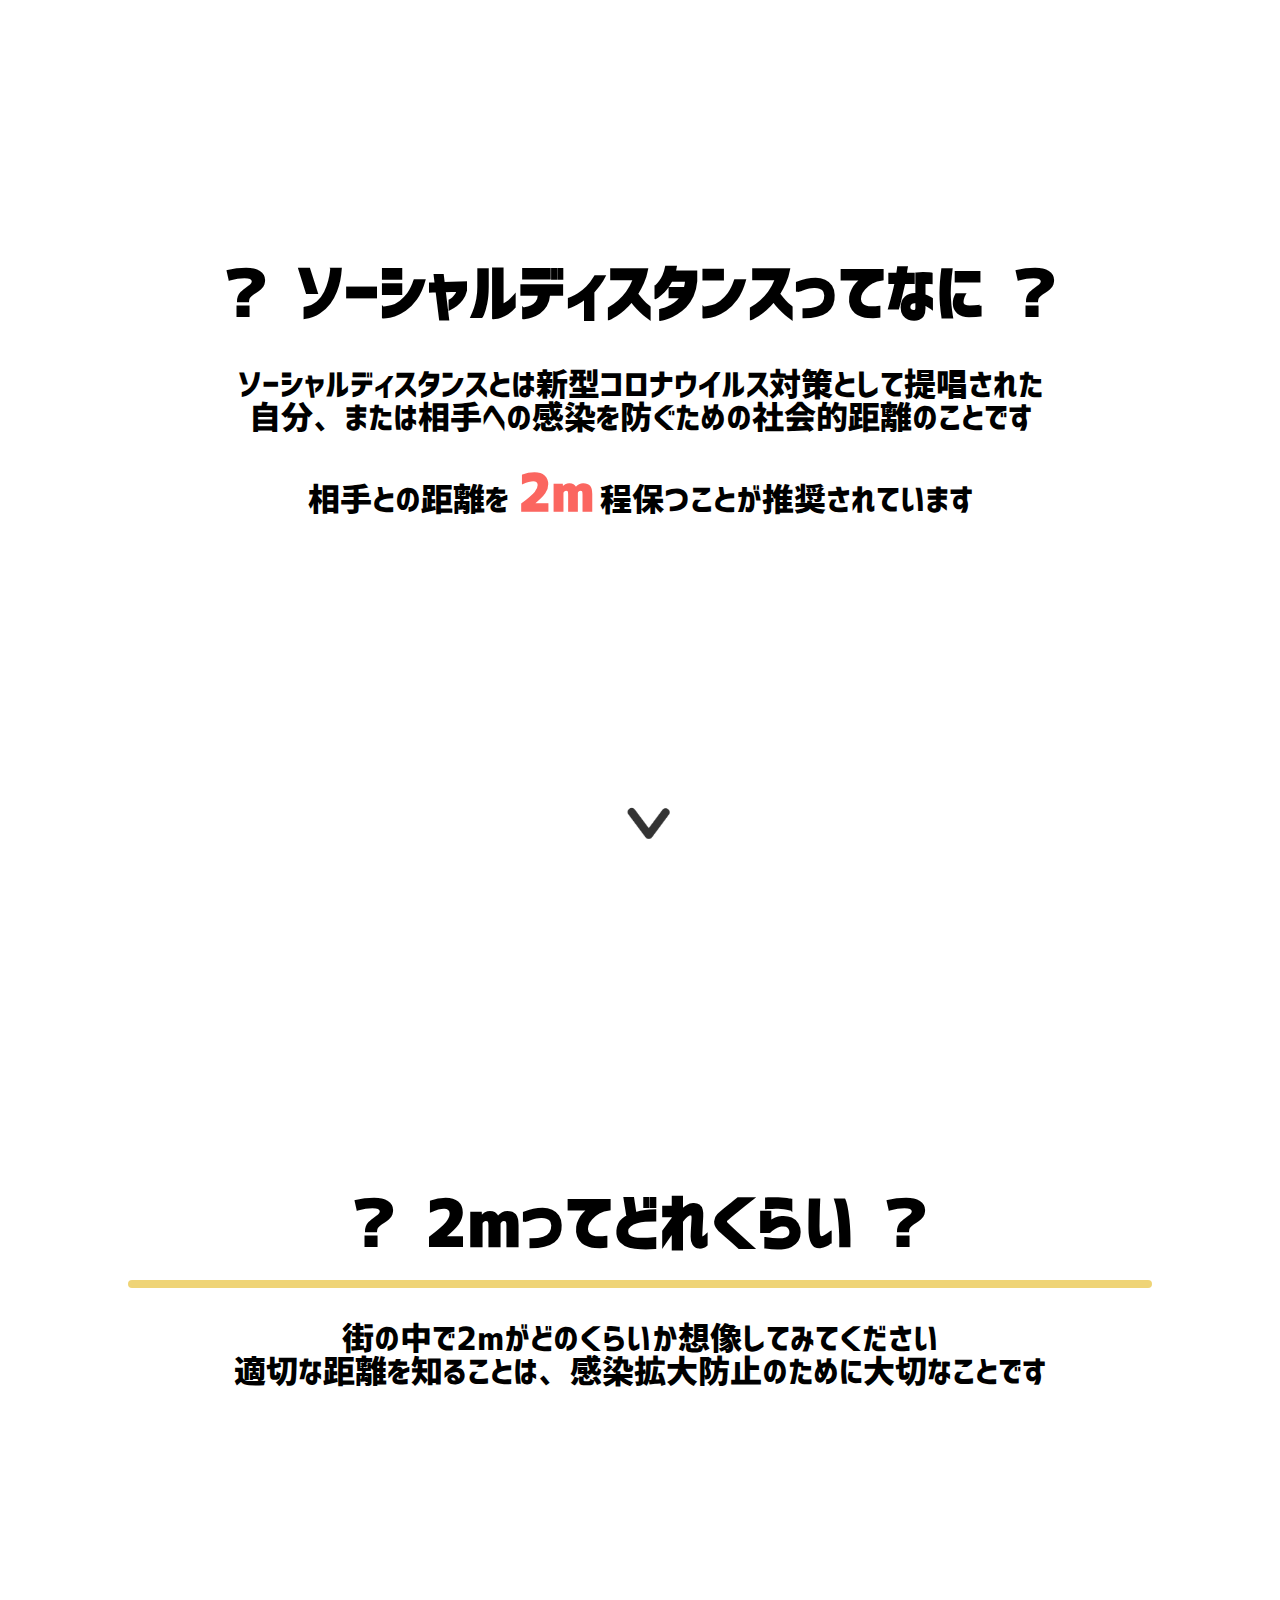
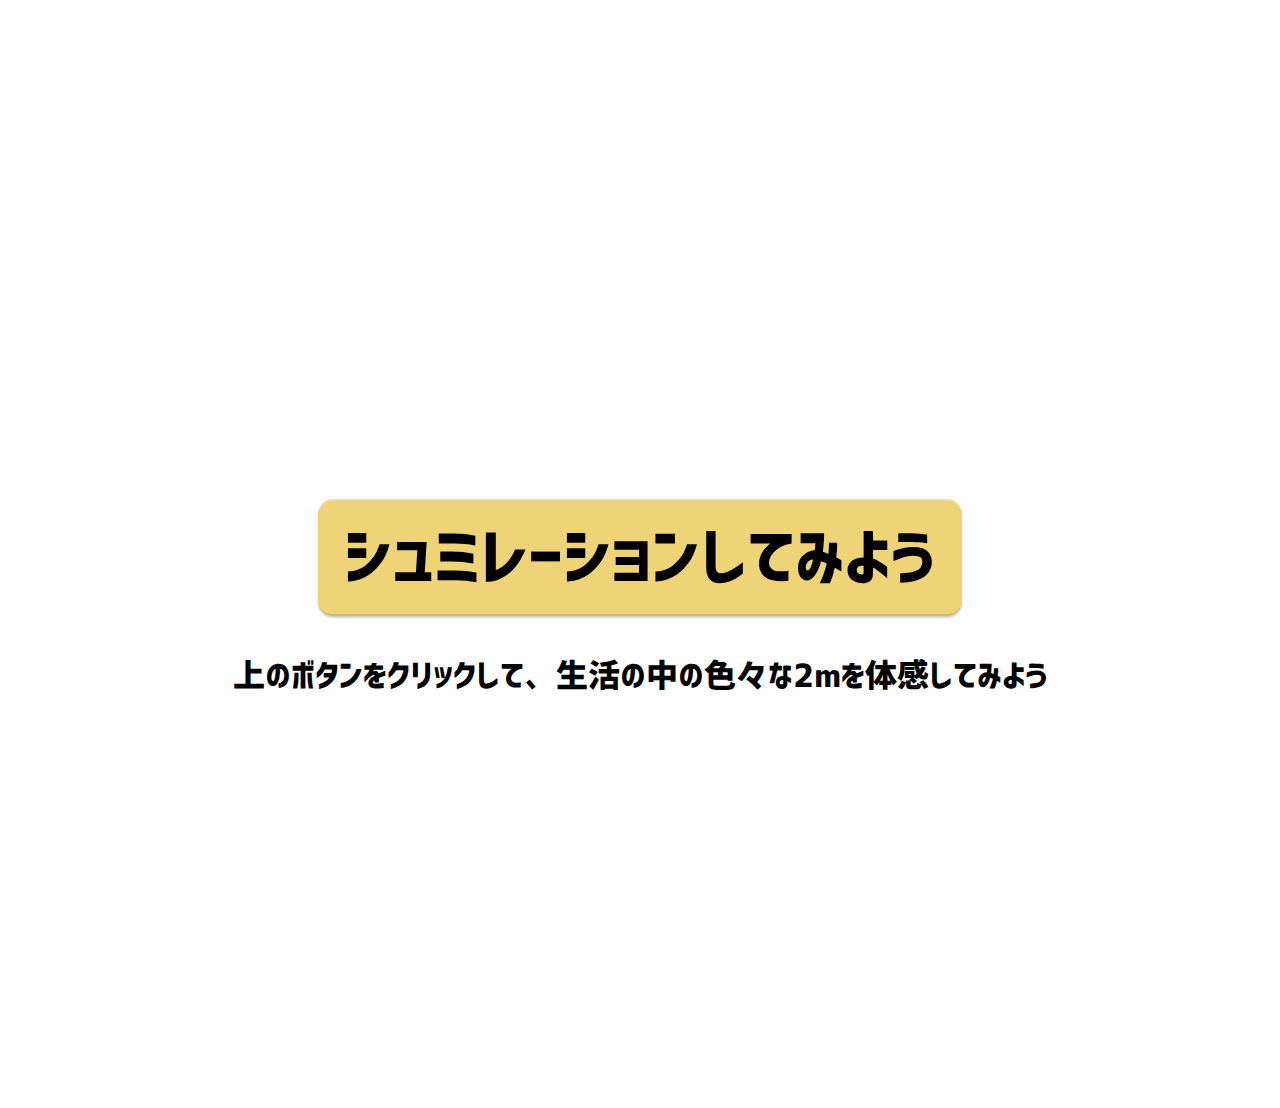
==== index.html @ 5cc54a3d "add" ====
<!DOCTYPE html>
<meta http-equiv="content-type" charset="utf-8">
<html>

<head>
  <title>ソーシャルディスタンスシュミレーション</title>
  <meta name="viewport" content="width=device-width, initial-scale=1.0, maximum-scale=1.0, minimum-scale=1.0">
  <meta http-equiv="content-type" charset="utf-8">
  <script type="text/javascript" src="https://code.jquery.com/jquery-3.4.1.min.js"></script>
  <script type="text/javascript" src="js/index.js"></script>
  <link rel="stylesheet" type="text/css" href="css/index.css">
</head>

<body>

  <div id="popup">
    <div class="block">
      <img id="popup_img" src="images/smartphone.png">
      <p>横向きでの閲覧を推奨します。</p>
      <p><button id="close" class="button_link" onclick="window_close();">閉じる</button></p>
    </div>
  </div>
  <div id="popup_overlay"></div>

    <div class="effect">
      <div class="fade">
        <h1>？ ソーシャルディスタンスってなに ？
        </h1>
        <br>
        <p>ソーシャルディスタンスとは新型コロナウイルス対策として提唱された
          <br>自分、または相手への感染を防ぐための社会的距離のことです
          <br>
          <br>相手との距離を
        </p>
        <h2>2m</h2>
        <p>
          程保つことが推奨されています
        </p>
      </div>
    </div>

    <div class="effect">
      <div>
        <h1 class="before_line">？ 2mってどれくらい ？
          <hr class="line">
        </h1>
        <br>
        <p>街の中で2mがどのくらいか想像してみてください
          <br>適切な距離を知ることは、感染拡大防止のために大切なことです
        </p>
      </div>
    </div>

    <div class="effect">
      <div>
        <h1><button onclick="location.href='simulator.html'">シュミレーションしてみよう</button></h1>
        <br>
        <p>上のボタンをクリックして、生活の中の色々な2mを体感してみよう</p>
      </div>
    </div>

    <footer>
      <img class="down" src="images/triangle2.png">
    </footer>

</body>

</html>
---- css/index.css ----
@font-face{
    font-family: "Myfont1";
    src: url("../images/logotypejp_mp_b_1.1.ttf");
}

body{
    font-family: "Myfont1";
    text-align: center;
}

h1{
    font-size: 5vw;
    width: 80vw;
    display: inline-block;
}

h2{
    display: inline;
    font-size: 4vw;
    color: rgb(251, 102, 96);
}

#popup{
    width:50vw;
    height: 35vw;
	margin:1.5em auto;
	padding:10px 20px;
    border:5px solid white;
    border-radius: 5px;
	background:#fff;
    z-index:2;
    right: 20%;
    top: 10%;
    position: fixed;
    display: none;
}

.block{
    position: relative;
    width: 100%;
    height: 100%;
}


#popup_overlay{
	z-index:1;
	display:none;
	position:fixed;
	top:0;
	left:0;
	width:100%;
    height:120%;
	background-color:rgba(0,0,0,0.75);
}


#popup img{
    width: 35vw;
}

#popup p{
    margin: 1.5vw 0 0 0;
    font-size: 2vw;
}
#popup button{
    font-size: 3vw;
    margin: 0 auto;
    background-color: rgb(51, 51, 51);
    border-radius: 4px;
    color: white;
    padding: 0.5vw 1vw 0.5vw 1vw;
    border-bottom: none;
    box-shadow: none;
}

.before_line{
    margin-bottom: 0;
}


.line{
    content: '';
    text-align: center;
    width: 100%;
    height: 8px;
    margin: 0 auto;
    margin-top: 2vw;
    margin-bottom: 2.5vw;
    border-radius: 4px;
    border-style: none;
    background-color: rgb(239, 212, 119);
    transition: .2s;
}

button{
    font-family: "Myfont1";
    font-size: 5vw;
    background-color: rgb(239, 212, 119);
    padding: 2vw;
    margin-top: 1vw;
    border: none;
    border-bottom: solid 2px rgb(211, 188, 104);
    border-radius: 15px;
    box-shadow: inset 0 2px 0 rgba(255,255,255,0.2), 0 2px 2px rgba(0, 0, 0, 0.19);
    cursor: pointer;
    outline: none;
    appearance: none;
}

.effect button:active {
    border-bottom: solid 2px rgb(239, 212, 119);
    box-shadow: 0 0 2px rgba(0, 0, 0, 0.30);
  }


.effect button:hover{
    margin-top: 0;
    margin-bottom: 1vw;
}


.effect{
    text-align: center;
    width: 100%;
    height: 80vh;
    margin-bottom: 20vh;
    display: table;
}

.effect div{
    height: 50vh;
    margin: auto;
    vertical-align: middle;
    display: table-cell;
    transition: 2s;
}

.effect div p{
    font-size: 2.5vw;
    display: inline;
}




footer{
    position: fixed;
    bottom: 0;
    width: 100%;
    text-align: center;
    margin-bottom: 6vh;
}



img{
    width: 5vh;
    height: auto;
    text-align: center;
    transition: 0.7s;
}


@media screen and (max-width: 400px){ 
    #popup{
        display: block;
    }

    #popup_overlay{
        display: block;
    }
}
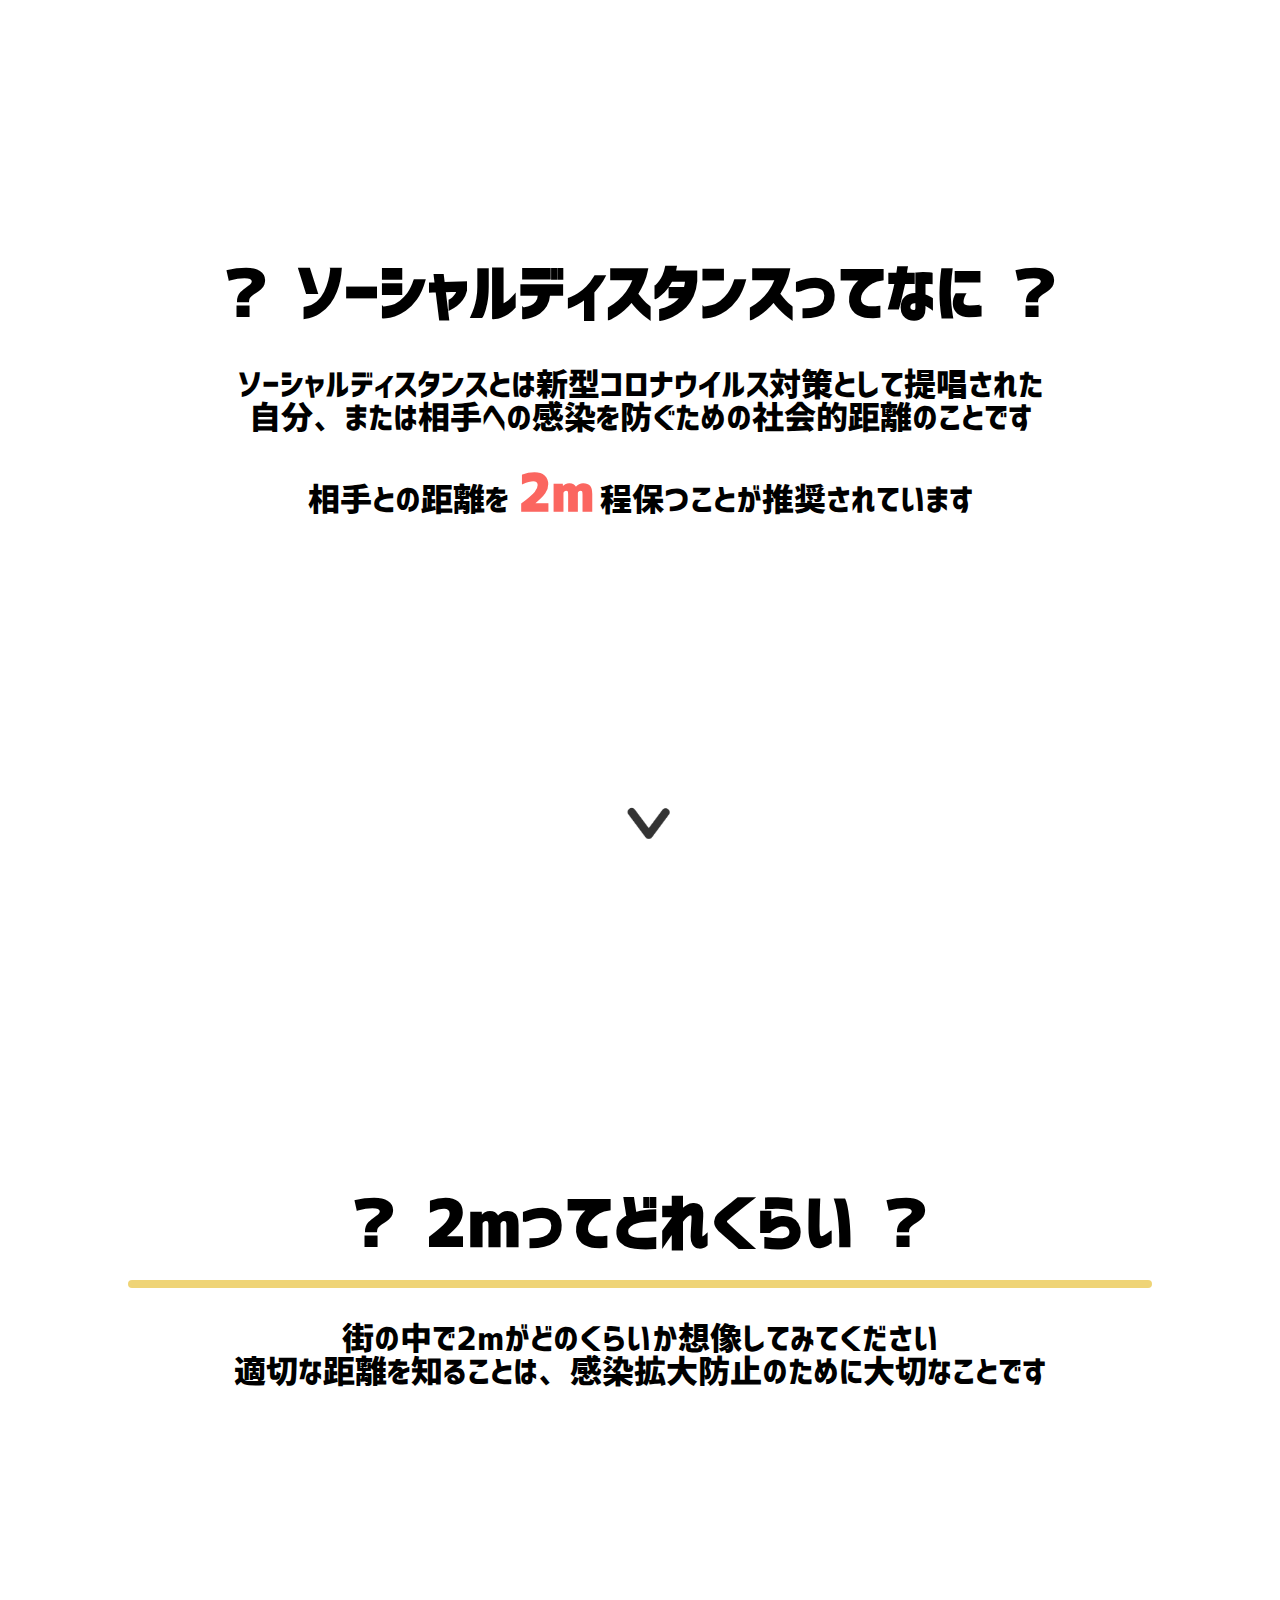
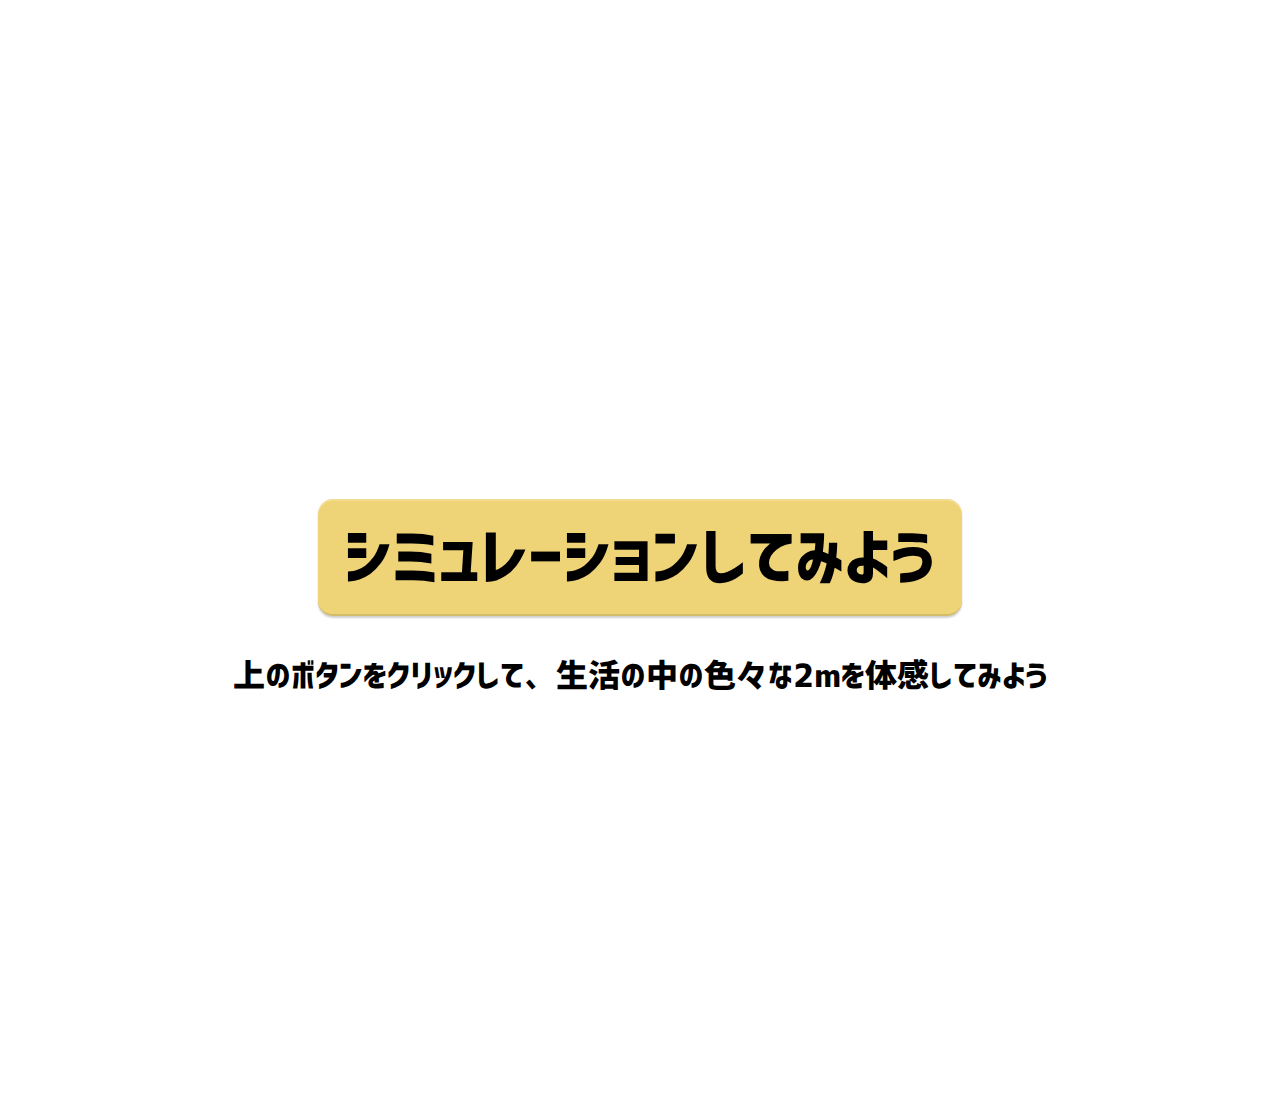
==== commit 34ba63e0: "シュミレーター　-> シミュレーター" ====
--- a/index.html
+++ b/index.html
@@ -3,7 +3,7 @@
 <html>
 
 <head>
-  <title>ソーシャルディスタンスシュミレーション</title>
+  <title>ソーシャルディスタンスシミュレーター</title>
   <meta name="viewport" content="width=device-width, initial-scale=1.0, maximum-scale=1.0, minimum-scale=1.0">
   <meta http-equiv="content-type" charset="utf-8">
   <script type="text/javascript" src="https://code.jquery.com/jquery-3.4.1.min.js"></script>
@@ -53,7 +53,7 @@
 
     <div class="effect">
       <div>
-        <h1><button onclick="location.href='simulator.html'">シュミレーションしてみよう</button></h1>
+        <h1><button onclick="location.href='simulator.html'">シミュレーションしてみよう</button></h1>
         <br>
         <p>上のボタンをクリックして、生活の中の色々な2mを体感してみよう</p>
       </div>
